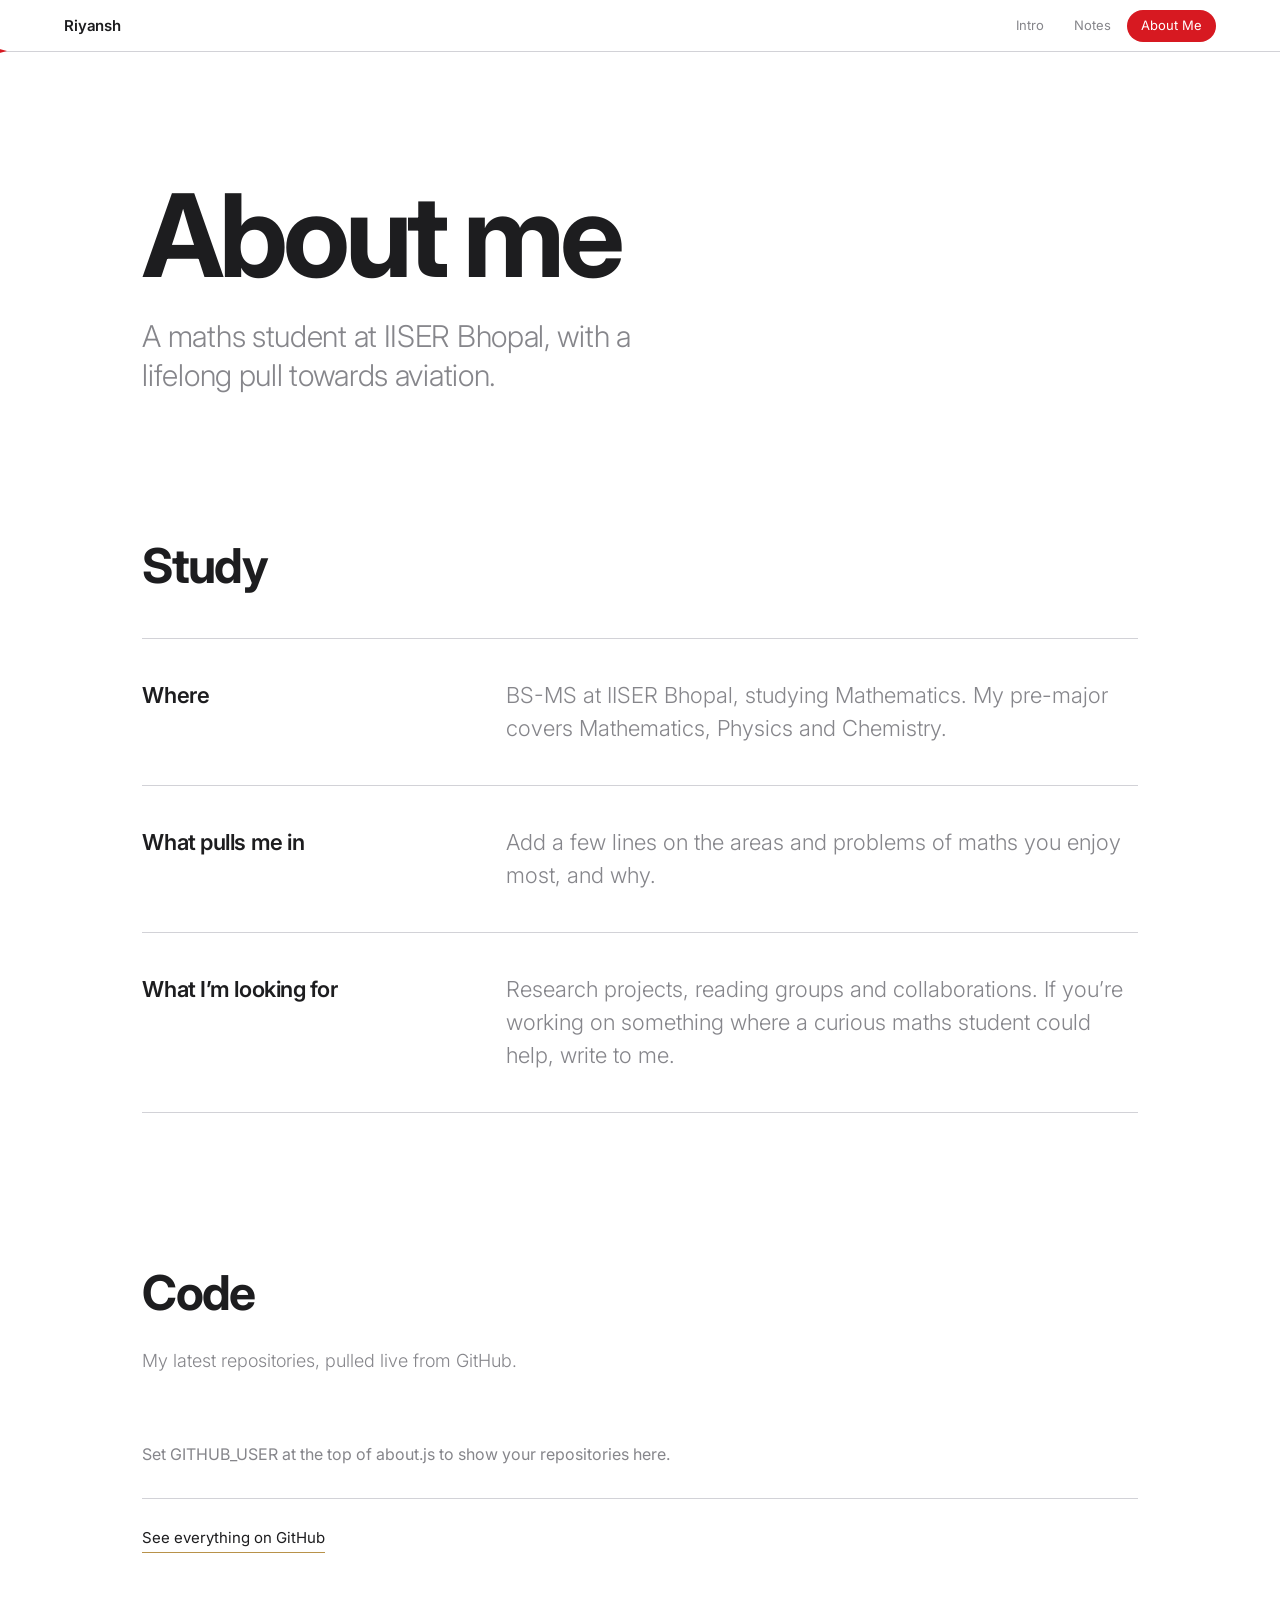
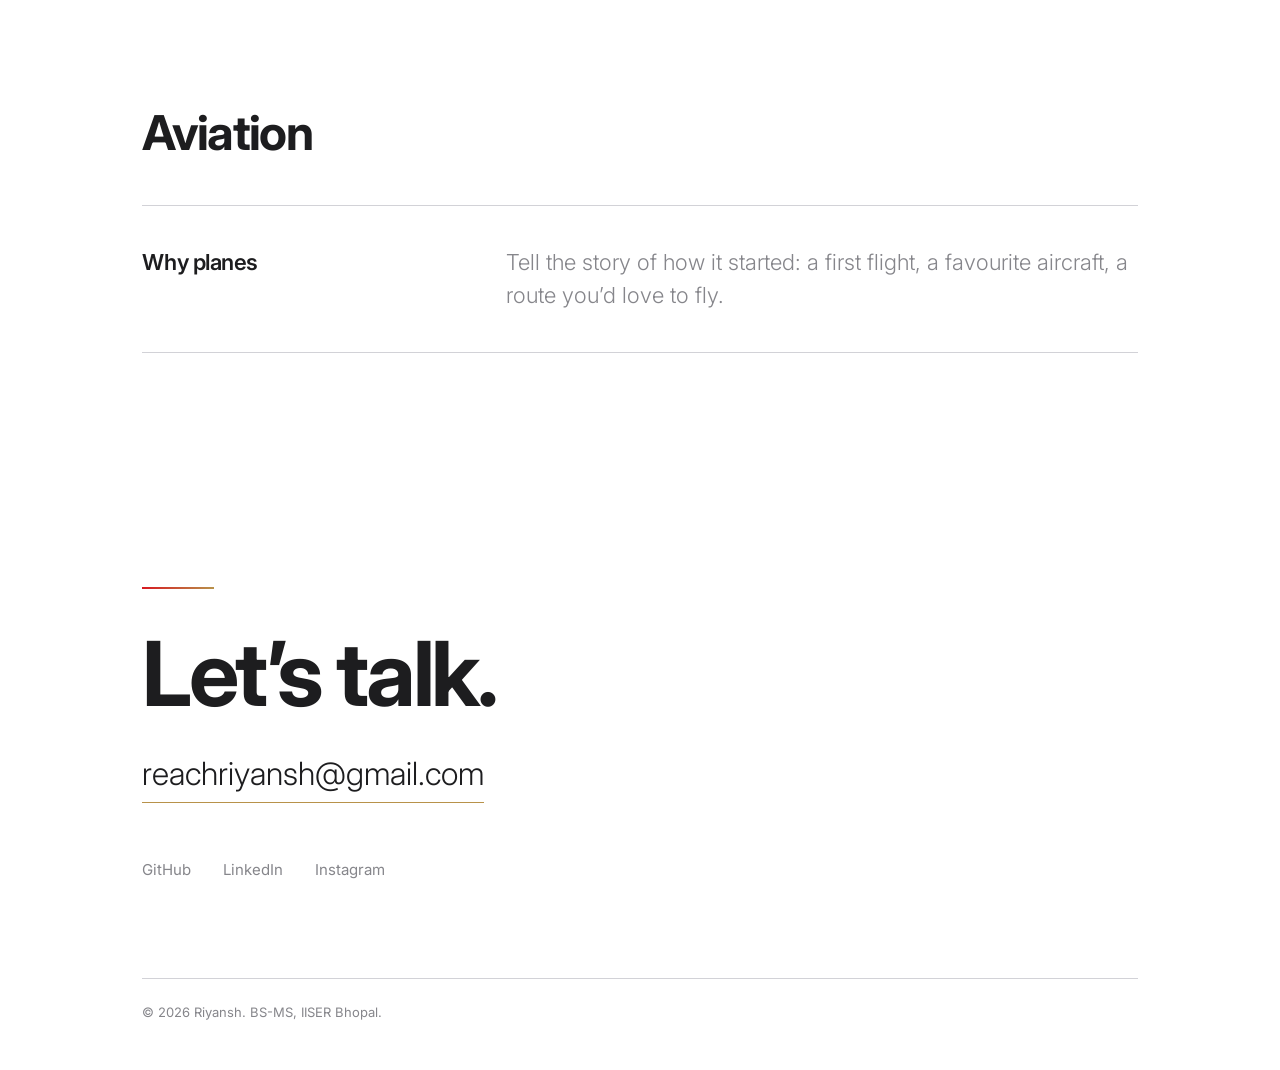
==== about.html @ 1f78fbff "inital commit" ====
<!DOCTYPE html>
<html lang="en">
<head>
<meta charset="utf-8">
<meta name="viewport" content="width=device-width, initial-scale=1">
<title>About · Riyansh</title>
<link rel="preconnect" href="https://fonts.googleapis.com">
<link rel="preconnect" href="https://fonts.gstatic.com" crossorigin>
<link href="https://fonts.googleapis.com/css2?family=Inter:wght@300;400;600;700&display=swap" rel="stylesheet">
<link rel="stylesheet" href="common.css">
<link rel="stylesheet" href="about.css">
</head>
<body>

<nav>
  <a class="brand" href="index.html">Riyansh</a>
  <div class="menu"><a href="index.html">Intro</a><a href="notes.html">Notes</a><a href="about.html" aria-current="page">About Me</a></div>
  <div class="progress" aria-hidden="true"><i id="bar"></i>
    <svg id="mini" viewBox="0 0 28 24"><path d="M28 12 L2 5 L7 12 L2 19 Z"/></svg>
  </div>
</nav>

<main class="wrap">
  <header class="head">
    <h1>About me</h1>
    <p class="lead">A maths student at IISER Bhopal, with a lifelong pull towards aviation.</p>
  </header>

  <section class="sec">
    <h2 class="reveal">Study</h2>
    <div class="row reveal"><h3>Where</h3><p>BS-MS at IISER Bhopal, studying Mathematics. My pre-major covers Mathematics, Physics and Chemistry.</p></div>
    <div class="row reveal"><h3>What pulls me in</h3><p>Add a few lines on the areas and problems of maths you enjoy most, and why.</p></div>
    <div class="row reveal"><h3>What I’m looking for</h3><p>Research projects, reading groups and collaborations. If you’re working on something where a curious maths student could help, write to me.</p></div>
  </section>

  <section class="sec">
    <h2 class="reveal">Code</h2>
    <p class="sub">My latest repositories, pulled live from GitHub.</p>
    <p id="repoMsg" class="note"></p>
    <ul id="repos" class="list"></ul>
    <a id="ghAll" class="more" href="https://github.com/reachriyansh" target="_blank" rel="noopener">See everything on GitHub</a>
  </section>

  <section class="sec">
    <h2 class="reveal">Aviation</h2>
    <div class="row reveal"><h3>Why planes</h3><p>Tell the story of how it started: a first flight, a favourite aircraft, a route you’d love to fly.</p></div>
  </section>
</main>

<footer id="contact">
  <div class="rule"></div>
  <h2 class="reveal">Let’s talk.</h2>
    <a class="mail reveal" href="mailto:reachriyansh@gmail.com">reachriyansh@gmail.com</a>
  <div class="links">
    <a href="https://github.com/reachriyansh"target="_blank" rel="noopener noreferrer">GitHub</a>
    <a href="https://www.linkedin.com/in/reachriyansh/"target="_blank" rel="noopener noreferrer" >LinkedIn</a>
    <a href="https://www.instagram.com/reachriyansh/" target="_blank" rel="noopener noreferrer">Instagram</a>
  </div>
  <p class="legal">© <span id="yr"></span> Riyansh. BS-MS, IISER Bhopal.</p>
</footer>

<script src="common.js"></script>
<script src="about.js"></script>
</body>
</html>
---- common.css ----
:root{--bg:#fff;--ink:#1d1d1f;--muted:#86868b;--faint:#d2d2d7;--red:#d71921;--gold:#b8924a}
*{box-sizing:border-box;margin:0;padding:0}
html{scroll-behavior:smooth}
body{background:var(--bg);color:var(--ink);font-family:Inter,-apple-system,"Helvetica Neue",Arial,sans-serif;-webkit-font-smoothing:antialiased;line-height:1.5}
a{color:inherit;text-decoration:none}
:focus-visible{outline:2px solid var(--red);outline-offset:4px;border-radius:4px}

/* Header, same on every page */
nav{position:fixed;inset:0 0 auto 0;height:52px;z-index:20;display:flex;align-items:center;justify-content:space-between;padding:0 max(20px,5vw);background:rgba(255,255,255,.72);backdrop-filter:saturate(180%) blur(20px);-webkit-backdrop-filter:saturate(180%) blur(20px)}
nav .brand{font-weight:600;letter-spacing:-.01em;font-size:15px}
.menu{display:flex;gap:2px;margin-left:auto}
.menu a{font-size:13px;padding:6px 14px;border-radius:980px;color:var(--muted);transition:color .2s,background .2s}
.menu a:hover{color:var(--ink)}
.menu a[aria-current="page"]{background:var(--red);color:#fff}
.progress{position:absolute;left:0;bottom:0;height:1px;width:100%;background:var(--faint)}
.progress i{position:absolute;left:0;top:0;height:1px;width:0;background:var(--gold)}
.progress svg{position:absolute;top:-6px;left:0;width:14px;height:12px;transform:translateX(-7px);fill:var(--red)}

/* Layout */
.wrap{max-width:1200px;margin:0 auto;padding:0 max(24px,8vw)}
.head{padding-top:calc(52px + 14vh);padding-bottom:7vh}
.head h1{font-size:clamp(48px,9vw,120px);font-weight:700;letter-spacing:-.045em;line-height:1}
.head p{margin-top:24px;max-width:34ch;font-size:clamp(20px,2.4vw,30px);font-weight:300;color:var(--muted);letter-spacing:-.01em;line-height:1.3}
.sec{padding:8vh 0}
.sec h2{font-size:clamp(28px,4vw,48px);font-weight:700;letter-spacing:-.035em;margin-bottom:4vh}
.sec .sub{margin:-2vh 0 4vh;color:var(--muted);font-weight:300;font-size:18px}

/* Rows and lists */
.row{display:grid;grid-template-columns:1fr 2fr;gap:24px 48px;padding:40px 0;border-top:1px solid var(--faint)}
.row:last-child{border-bottom:1px solid var(--faint)}
.row h3{font-size:22px;font-weight:600;letter-spacing:-.02em}
.row p{font-size:clamp(18px,1.8vw,22px);font-weight:300;color:var(--muted);max-width:52ch}
.list{list-style:none;border-top:1px solid var(--faint)}
.list a{display:grid;grid-template-columns:1fr auto;gap:8px 32px;padding:28px 0;border-bottom:1px solid var(--faint);transition:padding .3s cubic-bezier(.2,.7,.2,1)}
.list a:hover{padding-left:12px}
.list h3{font-size:clamp(20px,2.2vw,26px);font-weight:600;letter-spacing:-.02em;transition:color .2s}
.list a:hover h3{color:var(--red)}
.list p{grid-column:1;color:var(--muted);font-weight:300;max-width:56ch}
.list .meta{grid-column:2;grid-row:1 / span 2;align-self:center;display:flex;flex-direction:column;gap:4px;text-align:right;font-size:13px;color:var(--muted)}
.dot{display:inline-block;width:8px;height:8px;border-radius:50%;margin-right:8px;background:var(--muted)}
.dot.maths{background:var(--red)}
.dot.physics{background:var(--gold)}
.dot.chemistry{background:var(--ink)}
.note{color:var(--muted);padding:32px 0}

.reveal{opacity:0;transform:translateY(32px);transition:opacity .9s cubic-bezier(.2,.7,.2,1),transform .9s cubic-bezier(.2,.7,.2,1)}
.reveal.in{opacity:1;transform:none}

/* Footer, same on every page */
footer{padding:18vh max(24px,8vw) 48px;max-width:1200px;margin:0 auto}
footer .rule{height:2px;width:72px;background:linear-gradient(90deg,var(--red),var(--gold));margin-bottom:40px}
footer h2{font-size:clamp(40px,7vw,96px);font-weight:700;letter-spacing:-.04em;line-height:1}
footer .mail{display:inline-block;margin-top:32px;font-size:clamp(20px,2.6vw,32px);font-weight:300;border-bottom:1px solid var(--gold);padding-bottom:4px;transition:color .2s}
footer .mail:hover{color:var(--red)}
.links{display:flex;flex-wrap:wrap;gap:12px 32px;margin-top:56px;font-size:15px}
.links a{color:var(--muted);transition:color .2s}
.links a:hover{color:var(--red)}
.legal{margin-top:96px;padding-top:24px;border-top:1px solid var(--faint);font-size:13px;color:var(--muted)}

@media (max-width:700px){.row{grid-template-columns:1fr}}
@media (max-width:560px){
  nav .brand{display:none}
  .menu a{padding:6px 11px}
  .list a{grid-template-columns:1fr}
  .list .meta{grid-column:1;grid-row:auto;flex-direction:row;gap:16px;text-align:left}
}
@media (prefers-reduced-motion:reduce){
  html{scroll-behavior:auto}
  .reveal{opacity:1;transform:none;transition:none}
}
---- about.css ----
.head p.lead{max-width:30ch}
#repoMsg{display:block}
#repoMsg:empty{display:none}
.more{display:inline-block;margin-top:28px;font-size:15px;border-bottom:1px solid var(--gold);padding-bottom:2px;transition:color .2s}
.more:hover{color:var(--red)}
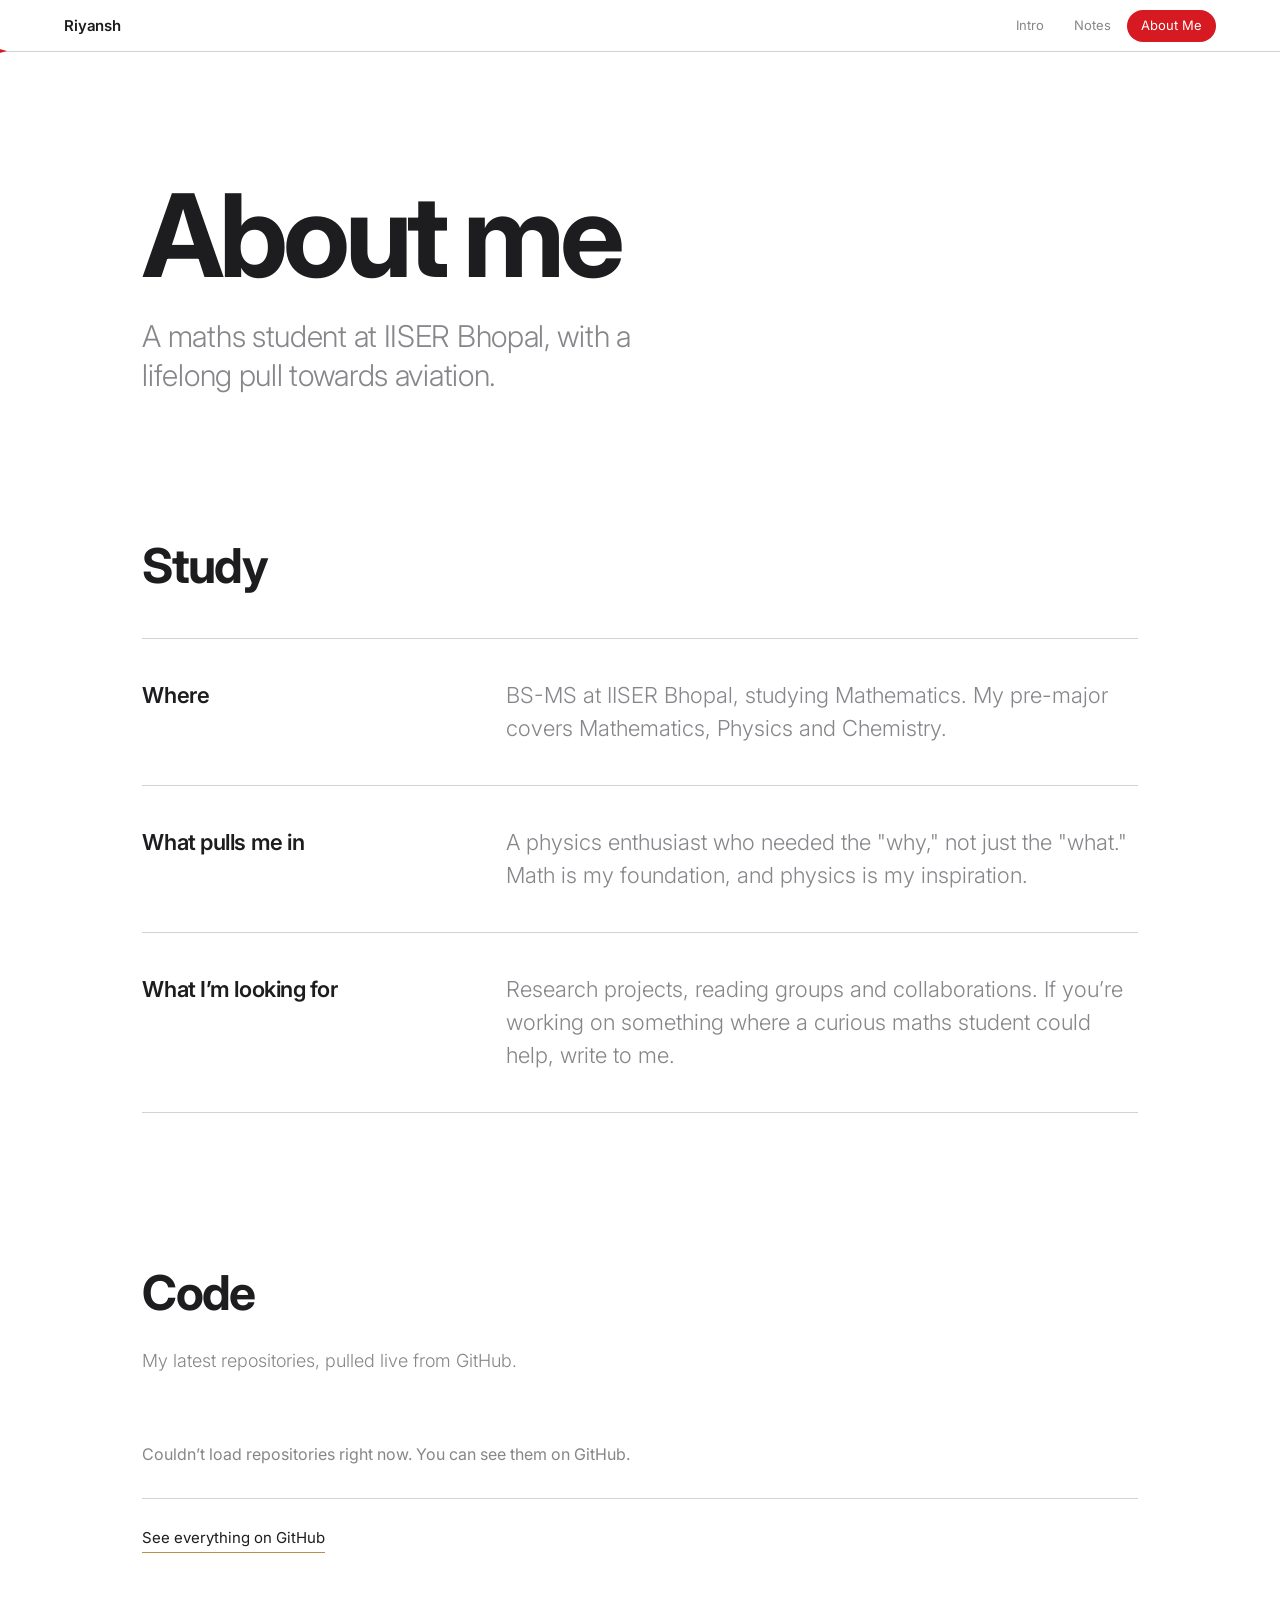
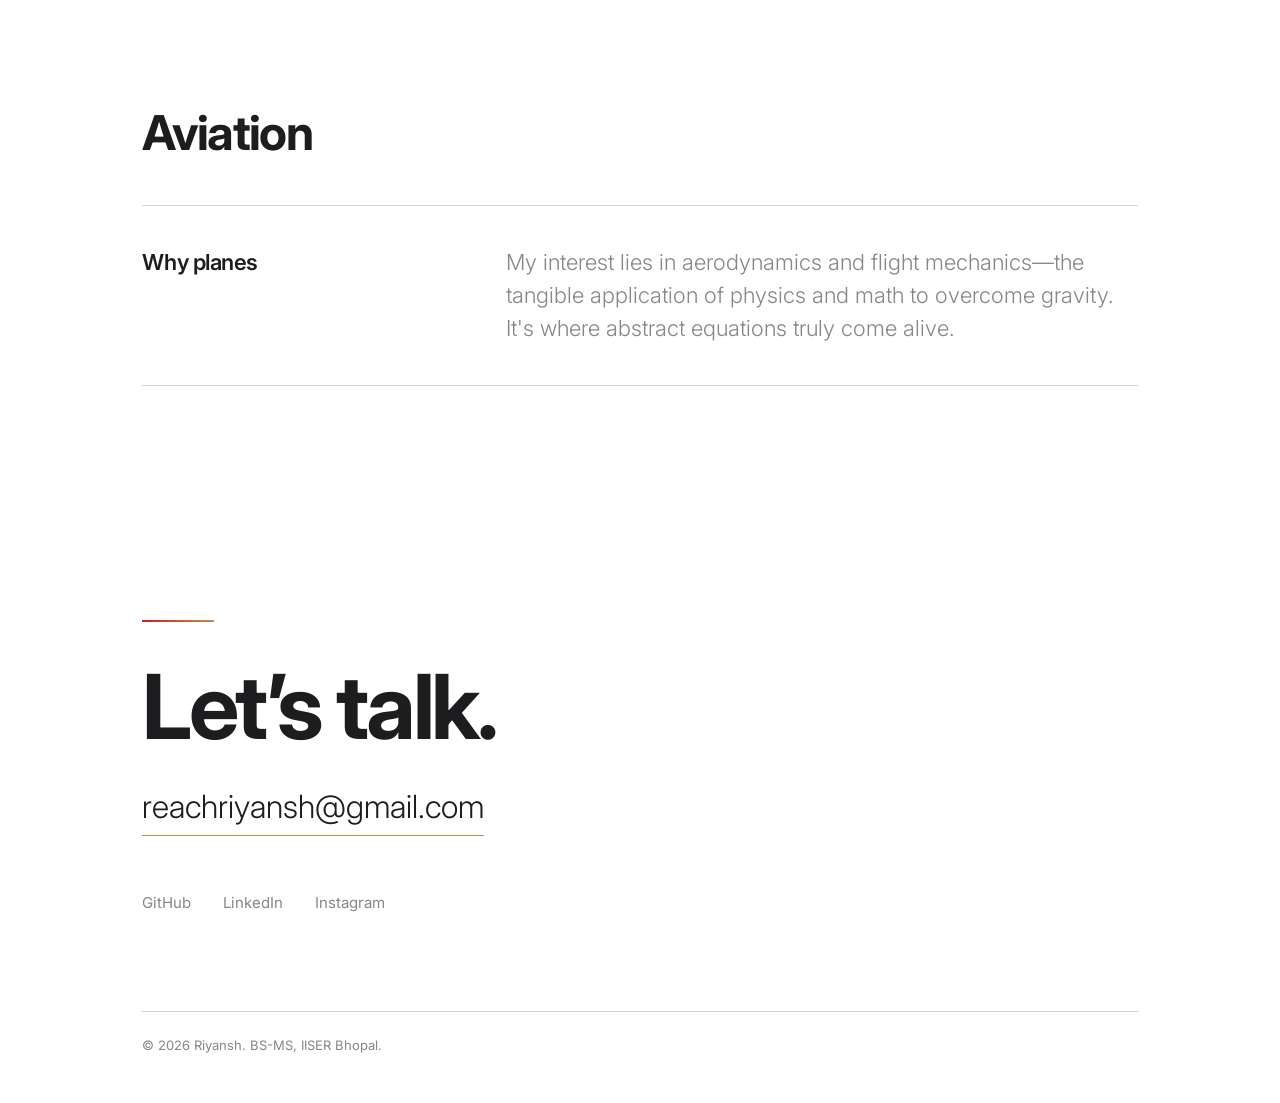
==== commit 0850fdfe: "Finally touches" ====
--- a/about.html
+++ b/about.html
@@ -29,7 +29,7 @@
   <section class="sec">
     <h2 class="reveal">Study</h2>
     <div class="row reveal"><h3>Where</h3><p>BS-MS at IISER Bhopal, studying Mathematics. My pre-major covers Mathematics, Physics and Chemistry.</p></div>
-    <div class="row reveal"><h3>What pulls me in</h3><p>Add a few lines on the areas and problems of maths you enjoy most, and why.</p></div>
+    <div class="row reveal"><h3>What pulls me in</h3><p>A physics enthusiast who needed the "why," not just the "what." Math is my foundation, and physics is my inspiration.</p></div>
     <div class="row reveal"><h3>What I’m looking for</h3><p>Research projects, reading groups and collaborations. If you’re working on something where a curious maths student could help, write to me.</p></div>
   </section>
 
@@ -43,7 +43,7 @@
 
   <section class="sec">
     <h2 class="reveal">Aviation</h2>
-    <div class="row reveal"><h3>Why planes</h3><p>Tell the story of how it started: a first flight, a favourite aircraft, a route you’d love to fly.</p></div>
+    <div class="row reveal"><h3>Why planes</h3><p>My interest lies in aerodynamics and flight mechanics—the tangible application of physics and math to overcome gravity. It's where abstract equations truly come alive.</p></div>
   </section>
 </main>
 
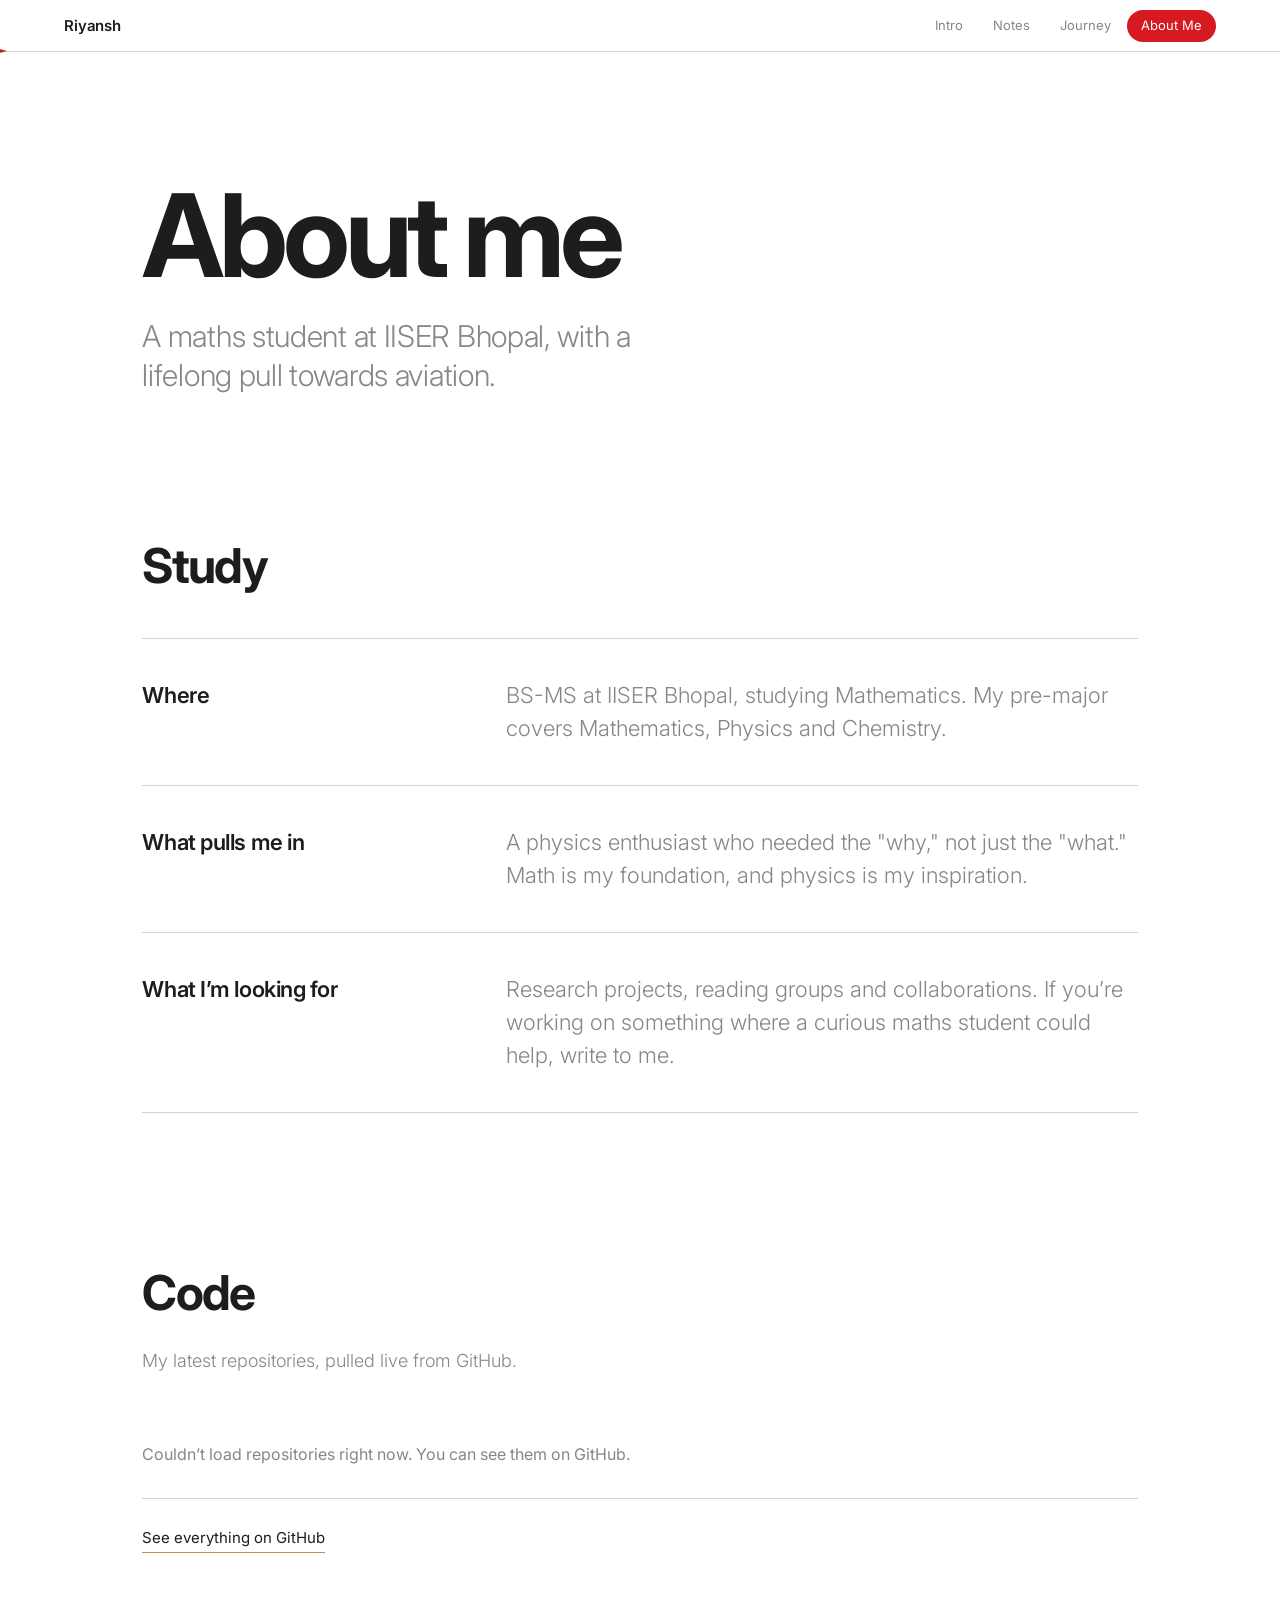
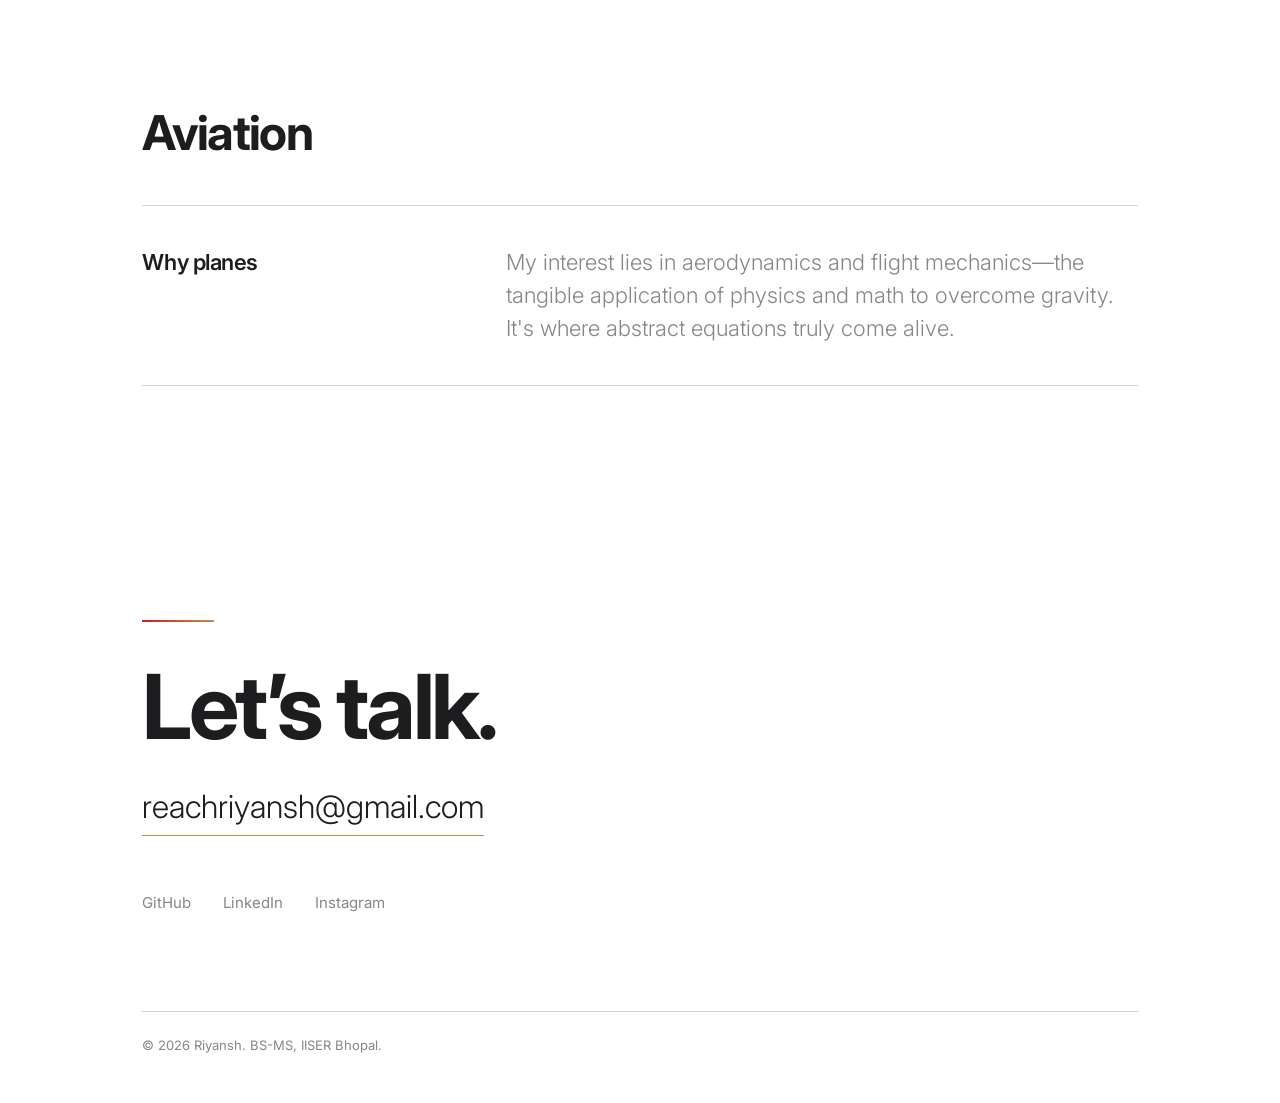
==== commit ffec7122: "Journey page added" ====
--- a/about.html
+++ b/about.html
@@ -14,7 +14,7 @@
 
 <nav>
   <a class="brand" href="index.html">Riyansh</a>
-  <div class="menu"><a href="index.html">Intro</a><a href="notes.html">Notes</a><a href="about.html" aria-current="page">About Me</a></div>
+  <div class="menu"><a href="index.html">Intro</a><a href="notes.html">Notes</a><a href="journey.html">Journey</a><a href="about.html" aria-current="page">About Me</a></div>
   <div class="progress" aria-hidden="true"><i id="bar"></i>
     <svg id="mini" viewBox="0 0 28 24"><path d="M28 12 L2 5 L7 12 L2 19 Z"/></svg>
   </div>
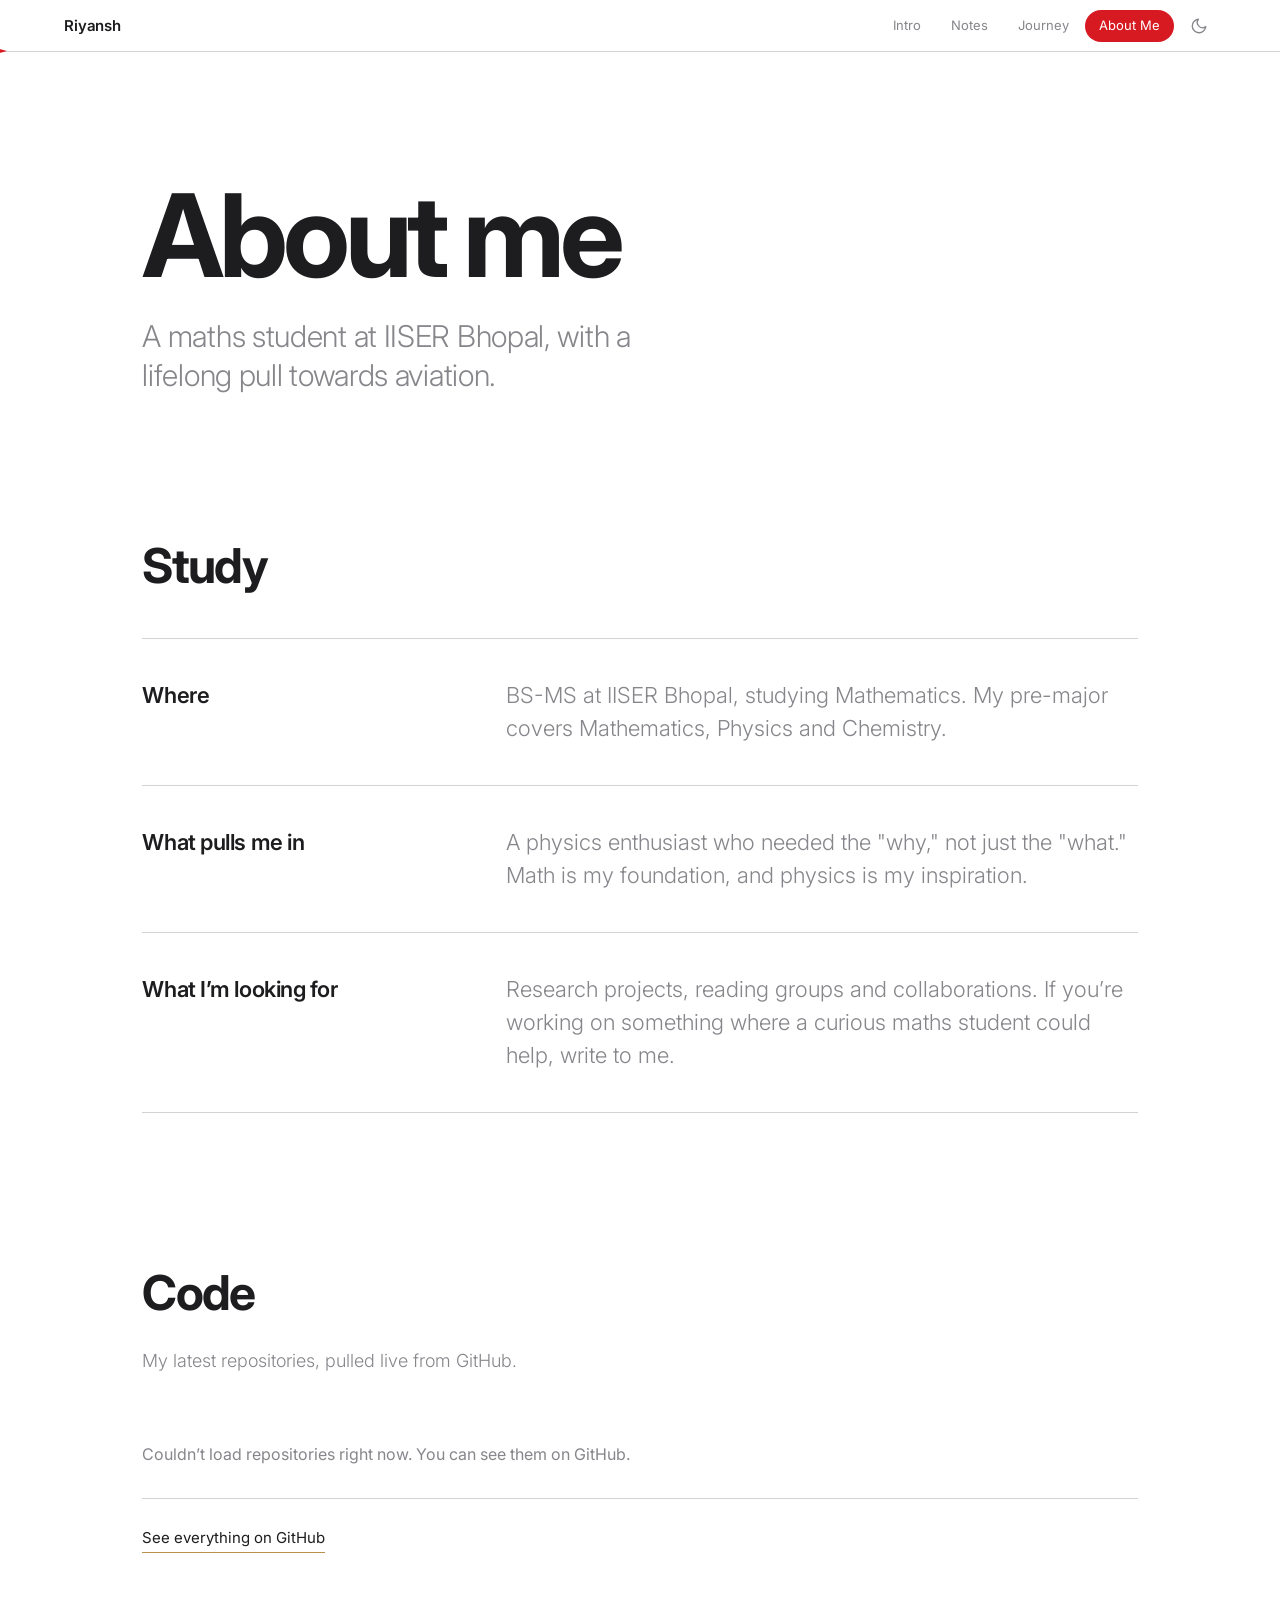
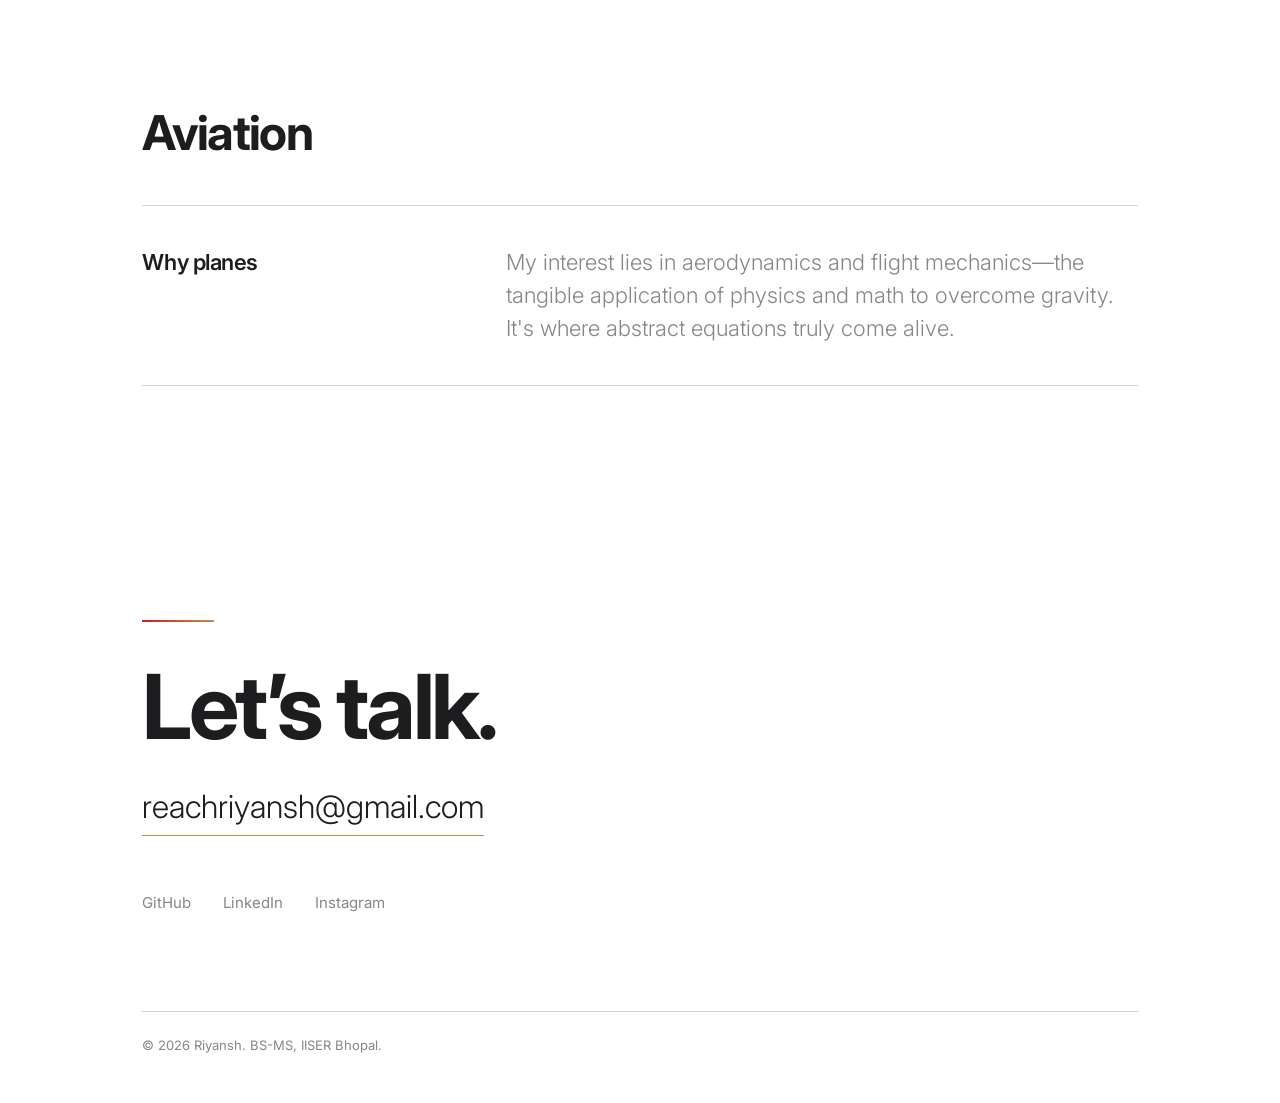
==== commit 5992a149: "Added button for dark mode" ====
--- a/about.html
+++ b/about.html
@@ -9,12 +9,14 @@
 <link href="https://fonts.googleapis.com/css2?family=Inter:wght@300;400;600;700&display=swap" rel="stylesheet">
 <link rel="stylesheet" href="common.css">
 <link rel="stylesheet" href="about.css">
+<script src="theme.js"></script>
 </head>
 <body>
 
 <nav>
   <a class="brand" href="index.html">Riyansh</a>
   <div class="menu"><a href="index.html">Intro</a><a href="notes.html">Notes</a><a href="journey.html">Journey</a><a href="about.html" aria-current="page">About Me</a></div>
+  <button class="theme" id="theme" type="button" aria-label="Switch to dark mode" aria-pressed="false"><svg class="moon" viewBox="0 0 24 24" aria-hidden="true"><path d="M21 12.8A9 9 0 1 1 11.2 3a7 7 0 0 0 9.8 9.8z"/></svg><svg class="sun" viewBox="0 0 24 24" aria-hidden="true"><circle cx="12" cy="12" r="4"/><path d="M12 2v2M12 20v2M4.9 4.9l1.4 1.4M17.7 17.7l1.4 1.4M2 12h2M20 12h2M4.9 19.1l1.4-1.4M17.7 6.3l1.4-1.4"/></svg></button>
   <div class="progress" aria-hidden="true"><i id="bar"></i>
     <svg id="mini" viewBox="0 0 28 24"><path d="M28 12 L2 5 L7 12 L2 19 Z"/></svg>
   </div>
@@ -54,8 +56,7 @@
   <div class="links">
     <a href="https://github.com/reachriyansh"target="_blank" rel="noopener noreferrer">GitHub</a>
     <a href="https://www.linkedin.com/in/reachriyansh/"target="_blank" rel="noopener noreferrer" >LinkedIn</a>
-    <a href="https://www.instagram.com/reachriyansh/" target="_blank" rel="noopener noreferrer">Instagram</a>
-  </div>
+    <a href="https://www.instagram.com/about__._ri._/" target="_blank" rel="noopener noreferrer">Instagram</a>  </div>
   <p class="legal">© <span id="yr"></span> Riyansh. BS-MS, IISER Bhopal.</p>
 </footer>
 
--- a/common.css
+++ b/common.css
@@ -1,17 +1,24 @@
-:root{--bg:#fff;--ink:#1d1d1f;--muted:#86868b;--faint:#d2d2d7;--red:#d71921;--gold:#b8924a}
+:root{color-scheme:light;--nav-bg:rgba(255,255,255,.72);--route:#f0d9da;--bg:#fff;--ink:#1d1d1f;--muted:#86868b;--faint:#d2d2d7;--red:#d71921;--gold:#b8924a}
 *{box-sizing:border-box;margin:0;padding:0}
 html{scroll-behavior:smooth}
 body{background:var(--bg);color:var(--ink);font-family:Inter,-apple-system,"Helvetica Neue",Arial,sans-serif;-webkit-font-smoothing:antialiased;line-height:1.5}
 a{color:inherit;text-decoration:none}
 :focus-visible{outline:2px solid var(--red);outline-offset:4px;border-radius:4px}
+:root[data-theme="dark"]{color-scheme:dark;--bg:#000;--ink:#f5f5f7;--muted:#a1a1a6;--faint:#3a3a3c;--red:#e5262f;--gold:#d4a85a;--nav-bg:rgba(0,0,0,.72);--route:#3a2226}
 
 /* Header, same on every page */
-nav{position:fixed;inset:0 0 auto 0;height:52px;z-index:20;display:flex;align-items:center;justify-content:space-between;padding:0 max(20px,5vw);background:rgba(255,255,255,.72);backdrop-filter:saturate(180%) blur(20px);-webkit-backdrop-filter:saturate(180%) blur(20px)}
+nav{position:fixed;inset:0 0 auto 0;height:52px;z-index:20;display:flex;align-items:center;justify-content:space-between;padding:0 max(20px,5vw);background:var(--nav-bg);backdrop-filter:saturate(180%) blur(20px);-webkit-backdrop-filter:saturate(180%) blur(20px)}
 nav .brand{font-weight:600;letter-spacing:-.01em;font-size:15px}
 .menu{display:flex;gap:2px;margin-left:auto}
 .menu a{font-size:13px;padding:6px 14px;border-radius:980px;color:var(--muted);transition:color .2s,background .2s}
 .menu a:hover{color:var(--ink)}
 .menu a[aria-current="page"]{background:var(--red);color:#fff}
+.theme{margin-left:8px;width:34px;height:34px;border-radius:50%;border:0;background:transparent;color:var(--muted);cursor:pointer;display:grid;place-items:center;transition:color .2s,background .2s}
+.theme:hover{color:var(--ink)}
+.theme svg{width:18px;height:18px;fill:none;stroke:currentColor;stroke-width:1.8;stroke-linecap:round;stroke-linejoin:round}
+.theme .sun{display:none}
+:root[data-theme="dark"] .theme .sun{display:block}
+:root[data-theme="dark"] .theme .moon{display:none}
 .progress{position:absolute;left:0;bottom:0;height:1px;width:100%;background:var(--faint)}
 .progress i{position:absolute;left:0;top:0;height:1px;width:0;background:var(--gold)}
 .progress svg{position:absolute;top:-6px;left:0;width:14px;height:12px;transform:translateX(-7px);fill:var(--red)}
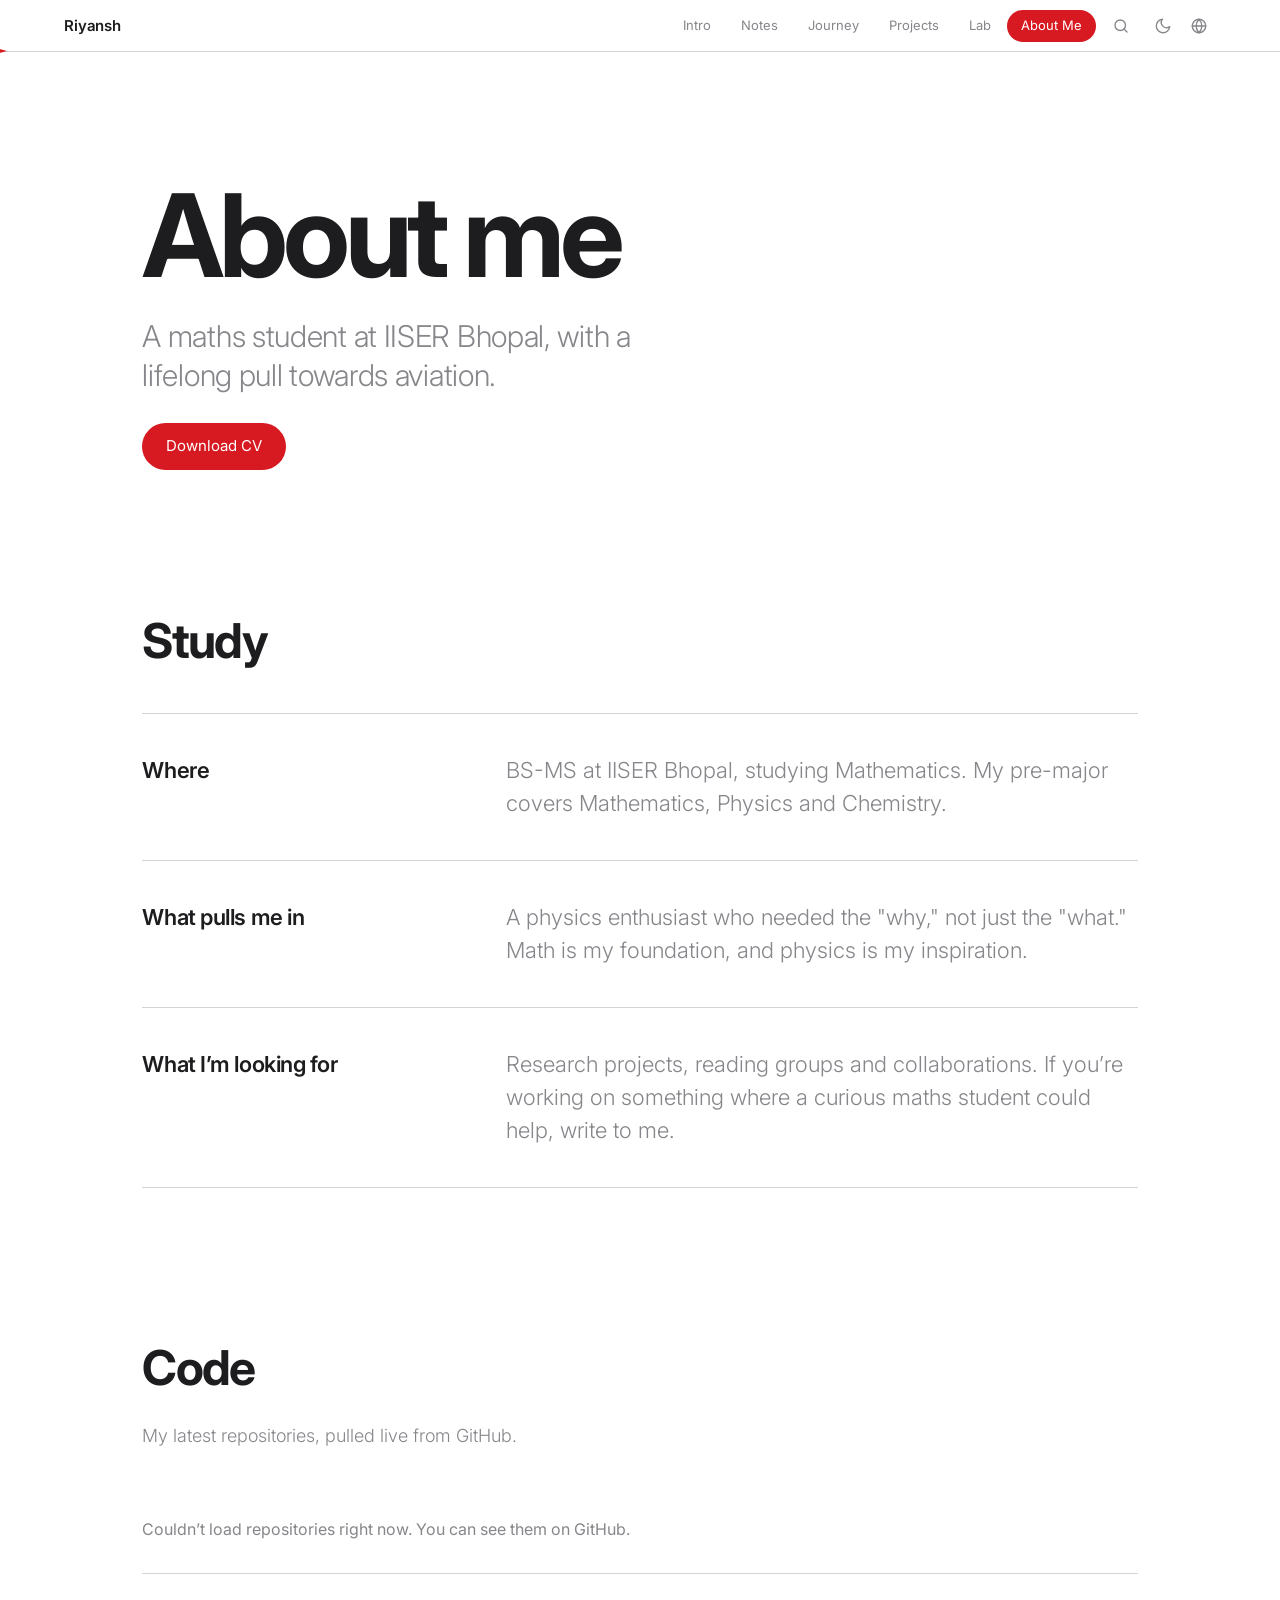
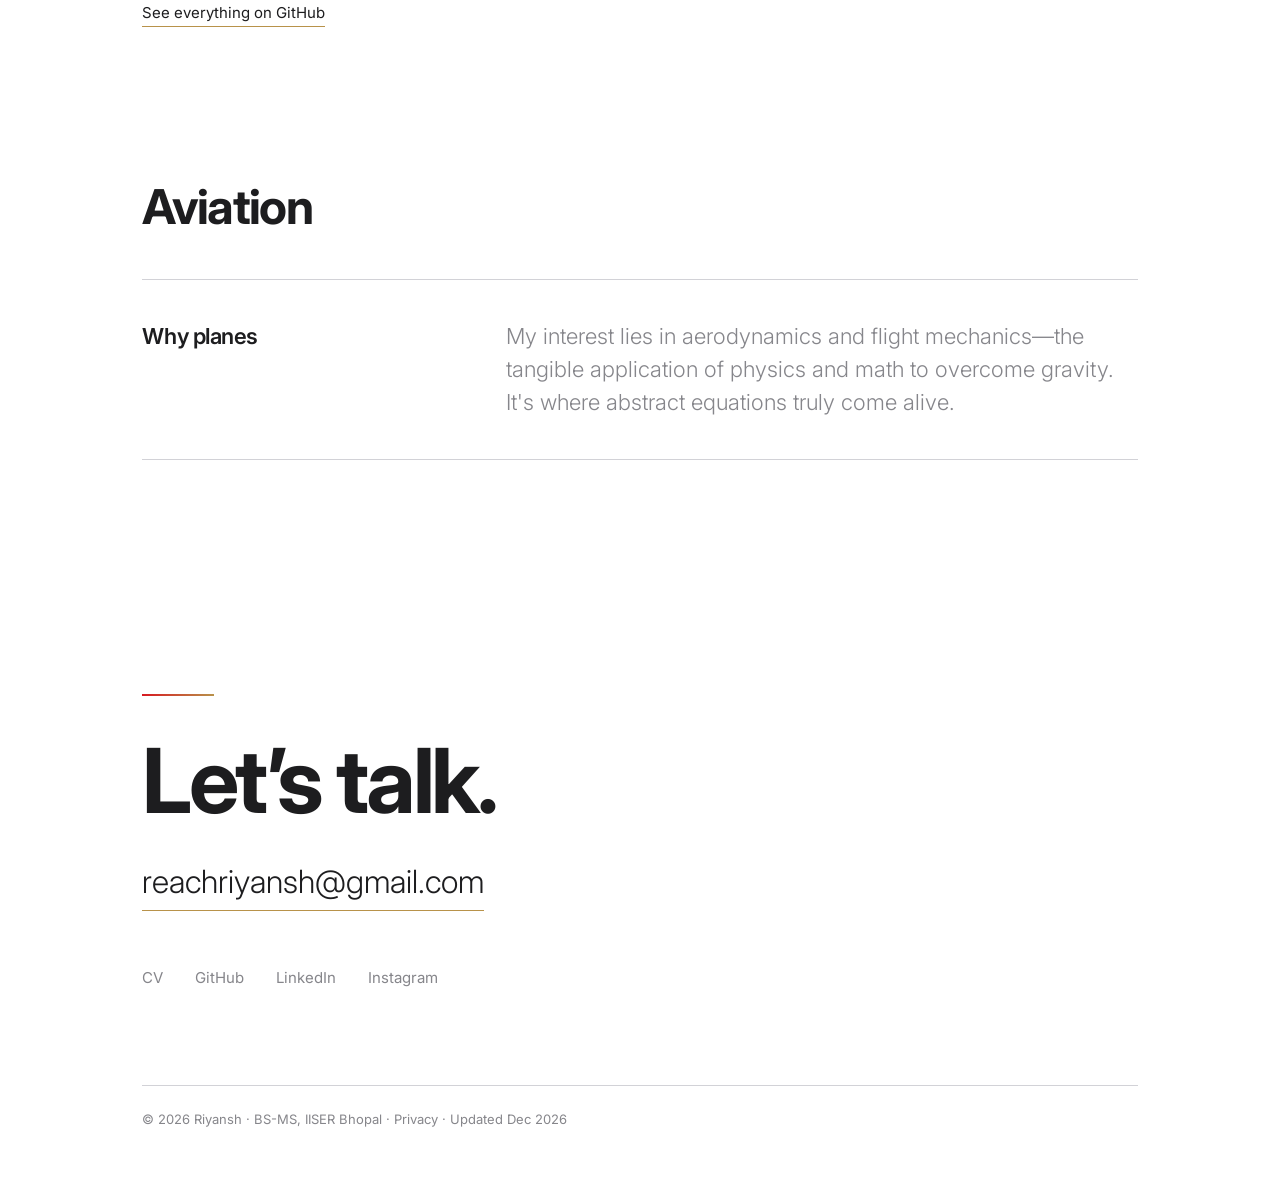
==== commit c37fc6fa: "inital commit" ====
--- a/about.html
+++ b/about.html
@@ -3,6 +3,15 @@
 <head>
 <meta charset="utf-8">
 <meta name="viewport" content="width=device-width, initial-scale=1">
+<meta name="description" content="About Riyansh: a BS-MS maths student at IISER Bhopal with a pre-major in maths, physics and chemistry, and a love of aviation.">
+<meta name="theme-color" content="#d71921">
+<link rel="icon" href="favicon.svg" type="image/svg+xml">
+<meta property="og:type" content="website">
+<meta property="og:title" content="About · Riyansh">
+<meta property="og:description" content="About Riyansh: a BS-MS maths student at IISER Bhopal with a pre-major in maths, physics and chemistry, and a love of aviation.">
+<meta property="og:url" content="https://reachriyansh.github.io/My-site/about.html">
+<meta property="og:image" content="https://reachriyansh.github.io/My-site/og.png">
+<meta name="twitter:card" content="summary_large_image">
 <title>About · Riyansh</title>
 <link rel="preconnect" href="https://fonts.googleapis.com">
 <link rel="preconnect" href="https://fonts.gstatic.com" crossorigin>
@@ -15,7 +24,7 @@
 
 <nav>
   <a class="brand" href="index.html">Riyansh</a>
-  <div class="menu"><a href="index.html">Intro</a><a href="notes.html">Notes</a><a href="journey.html">Journey</a><a href="about.html" aria-current="page">About Me</a></div>
+  <div class="menu"><a href="index.html">Intro</a><a href="notes.html">Notes</a><a href="journey.html">Journey</a><a href="projects.html">Projects</a><a href="lab.html">Lab</a><a href="about.html" aria-current="page">About Me</a></div>
   <button class="theme" id="theme" type="button" aria-label="Switch to dark mode" aria-pressed="false"><svg class="moon" viewBox="0 0 24 24" aria-hidden="true"><path d="M21 12.8A9 9 0 1 1 11.2 3a7 7 0 0 0 9.8 9.8z"/></svg><svg class="sun" viewBox="0 0 24 24" aria-hidden="true"><circle cx="12" cy="12" r="4"/><path d="M12 2v2M12 20v2M4.9 4.9l1.4 1.4M17.7 17.7l1.4 1.4M2 12h2M20 12h2M4.9 19.1l1.4-1.4M17.7 6.3l1.4-1.4"/></svg></button>
   <div class="progress" aria-hidden="true"><i id="bar"></i>
     <svg id="mini" viewBox="0 0 28 24"><path d="M28 12 L2 5 L7 12 L2 19 Z"/></svg>
@@ -24,8 +33,10 @@
 
 <main class="wrap">
   <header class="head">
+    <img class="me" src="photo.jpg" alt="Riyansh" width="132" height="132" onerror="this.remove()">
     <h1>About me</h1>
     <p class="lead">A maths student at IISER Bhopal, with a lifelong pull towards aviation.</p>
+    <div class="cta"><a class="btn" href="cv.pdf">Download CV</a></div>
   </header>
 
   <section class="sec">
@@ -40,7 +51,7 @@
     <p class="sub">My latest repositories, pulled live from GitHub.</p>
     <p id="repoMsg" class="note"></p>
     <ul id="repos" class="list"></ul>
-    <a id="ghAll" class="more" href="https://github.com/reachriyansh" target="_blank" rel="noopener">See everything on GitHub</a>
+    <a id="ghAll" class="more" href="https://github.com/reachriyansh" rel="noopener">See everything on GitHub</a>
   </section>
 
   <section class="sec">
@@ -49,18 +60,21 @@
   </section>
 </main>
 
+<!-- Footer / contact -->
 <footer id="contact">
   <div class="rule"></div>
   <h2 class="reveal">Let’s talk.</h2>
-    <a class="mail reveal" href="mailto:reachriyansh@gmail.com">reachriyansh@gmail.com</a>
+  <a class="mail reveal" href="mailto:reachriyansh@gmail.com">reachriyansh@gmail.com</a>
   <div class="links">
-    <a href="https://github.com/reachriyansh"target="_blank" rel="noopener noreferrer">GitHub</a>
-    <a href="https://www.linkedin.com/in/reachriyansh/"target="_blank" rel="noopener noreferrer" >LinkedIn</a>
-    <a href="https://www.instagram.com/about__._ri._/" target="_blank" rel="noopener noreferrer">Instagram</a>  </div>
-  <p class="legal">© <span id="yr"></span> Riyansh. BS-MS, IISER Bhopal.</p>
+    <a href="cv.pdf">CV</a>
+    <a href="https://github.com/reachriyansh" rel="noopener">GitHub</a>
+    <a href="https://www.linkedin.com/in/reachriyansh" rel="noopener">LinkedIn</a>
+    <a href="https://www.instagram.com/about__._ri._/" rel="noopener">Instagram</a>
+  </div>
+  <p class="legal">© <span id="yr"></span> Riyansh · BS-MS, IISER Bhopal · <a href="privacy.html">Privacy</a> · Updated <span id="upd"></span></p>
 </footer>
 
 <script src="common.js"></script>
 <script src="about.js"></script>
 </body>
-</html>+</html>
--- a/common.css
+++ b/common.css
@@ -4,7 +4,7 @@
 body{background:var(--bg);color:var(--ink);font-family:Inter,-apple-system,"Helvetica Neue",Arial,sans-serif;-webkit-font-smoothing:antialiased;line-height:1.5}
 a{color:inherit;text-decoration:none}
 :focus-visible{outline:2px solid var(--red);outline-offset:4px;border-radius:4px}
-:root[data-theme="dark"]{color-scheme:dark;--bg:#000;--ink:#f5f5f7;--muted:#a1a1a6;--faint:#3a3a3c;--red:#e5262f;--gold:#d4a85a;--nav-bg:rgba(0,0,0,.72);--route:#3a2226}
+:root[data-theme="dark"]{color-scheme:dark;--bg:#1d1d1f;--ink:#f5f5f7;--muted:#a1a1a6;--faint:#424245;--red:#e5262f;--gold:#d4a85a;--nav-bg:rgba(29,29,31,.72);--route:#4d2f33}
 
 /* Header, same on every page */
 nav{position:fixed;inset:0 0 auto 0;height:52px;z-index:20;display:flex;align-items:center;justify-content:space-between;padding:0 max(20px,5vw);background:var(--nav-bg);backdrop-filter:saturate(180%) blur(20px);-webkit-backdrop-filter:saturate(180%) blur(20px)}
@@ -67,11 +67,65 @@
 @media (max-width:700px){.row{grid-template-columns:1fr}}
 @media (max-width:560px){
   nav .brand{display:none}
-  .menu a{padding:6px 11px}
+  .menu a{padding:6px 8px}
   .list a{grid-template-columns:1fr}
   .list .meta{grid-column:1;grid-row:auto;flex-direction:row;gap:16px;text-align:left}
 }
 @media (prefers-reduced-motion:reduce){
   html{scroll-behavior:auto}
   .reveal{opacity:1;transform:none;transition:none}
-}+}
+
+/* Dark mode: black and gold */
+:root[data-theme="dark"]{--head:#e3bd6b;--gold-grad:linear-gradient(135deg,#f6e2a6 0%,#d4a85a 45%,#f0cf84 100%)}
+:root[data-theme="dark"] :is(.head h1,.intro h1,footer h2){background:var(--gold-grad);-webkit-background-clip:text;background-clip:text;color:transparent;-webkit-text-fill-color:transparent;padding-bottom:.1em;width:fit-content}
+:root[data-theme="dark"] .intro h1{margin-inline:auto}
+:root[data-theme="dark"] :is(.sec h2,.work h2,.explore h2,.stop h3){color:var(--head)}
+:root[data-theme="dark"] .statement .w.on{color:var(--head)}
+
+/* Language switcher */
+.lang-btn{margin-left:2px}
+.lang-panel{position:fixed;top:60px;right:max(12px,3vw);width:min(380px,calc(100vw - 24px));max-height:70vh;overflow:auto;background:var(--bg);color:var(--ink);border:1px solid var(--faint);border-radius:18px;padding:10px;z-index:30;box-shadow:0 20px 60px rgba(0,0,0,.28);display:none}
+.lang-panel.open{display:block}
+.lang-grid{display:grid;grid-template-columns:1fr 1fr;gap:4px}
+.lang-grid button{font:inherit;font-size:15px;text-align:left;padding:10px 12px;border:0;border-radius:10px;background:transparent;color:var(--ink);cursor:pointer;transition:background .2s}
+.lang-grid button small{display:block;font-size:12px;color:var(--muted)}
+.lang-grid button:hover{background:var(--faint)}
+.lang-grid button[aria-current="true"]{box-shadow:inset 0 0 0 1px var(--gold)}
+.lang-note{padding:10px 12px 4px;font-size:12px;color:var(--muted)}
+.gt-hidden{position:absolute;left:-9999px;top:0;width:1px;height:1px;overflow:hidden}
+/* Hide Google's own banner and tooltips; our menu replaces them */
+.goog-te-banner-frame,iframe.skiptranslate,#goog-gt-tt,.goog-te-balloon-frame{display:none!important}
+body{top:0!important}
+.goog-text-highlight{background:none!important;box-shadow:none!important}
+@media (max-width:560px){.theme{width:30px;height:30px;margin-left:2px}}
+@media (max-width:420px){.menu a{padding:6px 6px;font-size:12px}}
+
+/* Mobile menu, search, skip link, shared buttons, text pages */
+.burger{display:none}
+@media (max-width:760px){
+  nav{justify-content:flex-end}
+  nav .brand{display:block;margin-right:auto}
+  .burger{display:grid}
+  .menu{display:none;position:fixed;top:52px;left:0;right:0;margin:0;flex-direction:column;gap:2px;padding:12px max(20px,5vw) 24px;background:var(--bg);border-bottom:1px solid var(--faint);box-shadow:0 24px 40px rgba(0,0,0,.18)}
+  .menu.open{display:flex}
+  .menu a{font-size:18px;padding:14px 12px;color:var(--ink)}
+}
+.pal{position:fixed;inset:0;z-index:60;display:none;align-items:flex-start;justify-content:center;padding:14vh 16px 0;background:rgba(0,0,0,.45);backdrop-filter:blur(6px);-webkit-backdrop-filter:blur(6px)}
+.pal.open{display:flex}
+.pal-box{width:min(560px,100%);background:var(--bg);color:var(--ink);border:1px solid var(--faint);border-radius:20px;box-shadow:0 30px 80px rgba(0,0,0,.4);overflow:hidden}
+.pal input{width:100%;font:inherit;font-size:18px;padding:18px 20px;border:0;border-bottom:1px solid var(--faint);background:transparent;color:var(--ink);outline:none}
+.pal ul{list-style:none;max-height:46vh;overflow:auto;padding:8px}
+.pal li{display:flex;justify-content:space-between;gap:16px;padding:12px 14px;border-radius:12px;cursor:pointer}
+.pal li small{color:var(--muted);text-align:right}
+.pal li[aria-selected="true"]{background:var(--faint)}
+.pal-hint{padding:8px 16px 12px;font-size:12px;color:var(--muted)}
+.skip{position:absolute;left:-999px;top:0}
+.skip:focus{left:12px;top:60px;z-index:100;background:var(--red);color:#fff;padding:8px 14px;border-radius:8px}
+.btn{display:inline-block;padding:12px 24px;border-radius:980px;background:var(--red);color:#fff;font-size:15px;transition:transform .25s}
+.btn:hover{transform:translateY(-2px)}
+.cta{margin-top:28px}
+.prose{max-width:62ch;padding-bottom:8vh}
+.prose h2{font-size:24px;font-weight:600;letter-spacing:-.02em;margin:40px 0 10px}
+.prose p{color:var(--muted);font-weight:300;font-size:18px;margin-bottom:12px}
+.prose a{color:var(--ink);border-bottom:1px solid var(--gold)}
--- a/about.css
+++ b/about.css
@@ -2,4 +2,5 @@
 #repoMsg{display:block}
 #repoMsg:empty{display:none}
 .more{display:inline-block;margin-top:28px;font-size:15px;border-bottom:1px solid var(--gold);padding-bottom:2px;transition:color .2s}
-.more:hover{color:var(--red)}+.more:hover{color:var(--red)}
+.me{display:block;width:132px;height:132px;border-radius:50%;object-fit:cover;margin-bottom:28px;border:2px solid var(--gold)}
